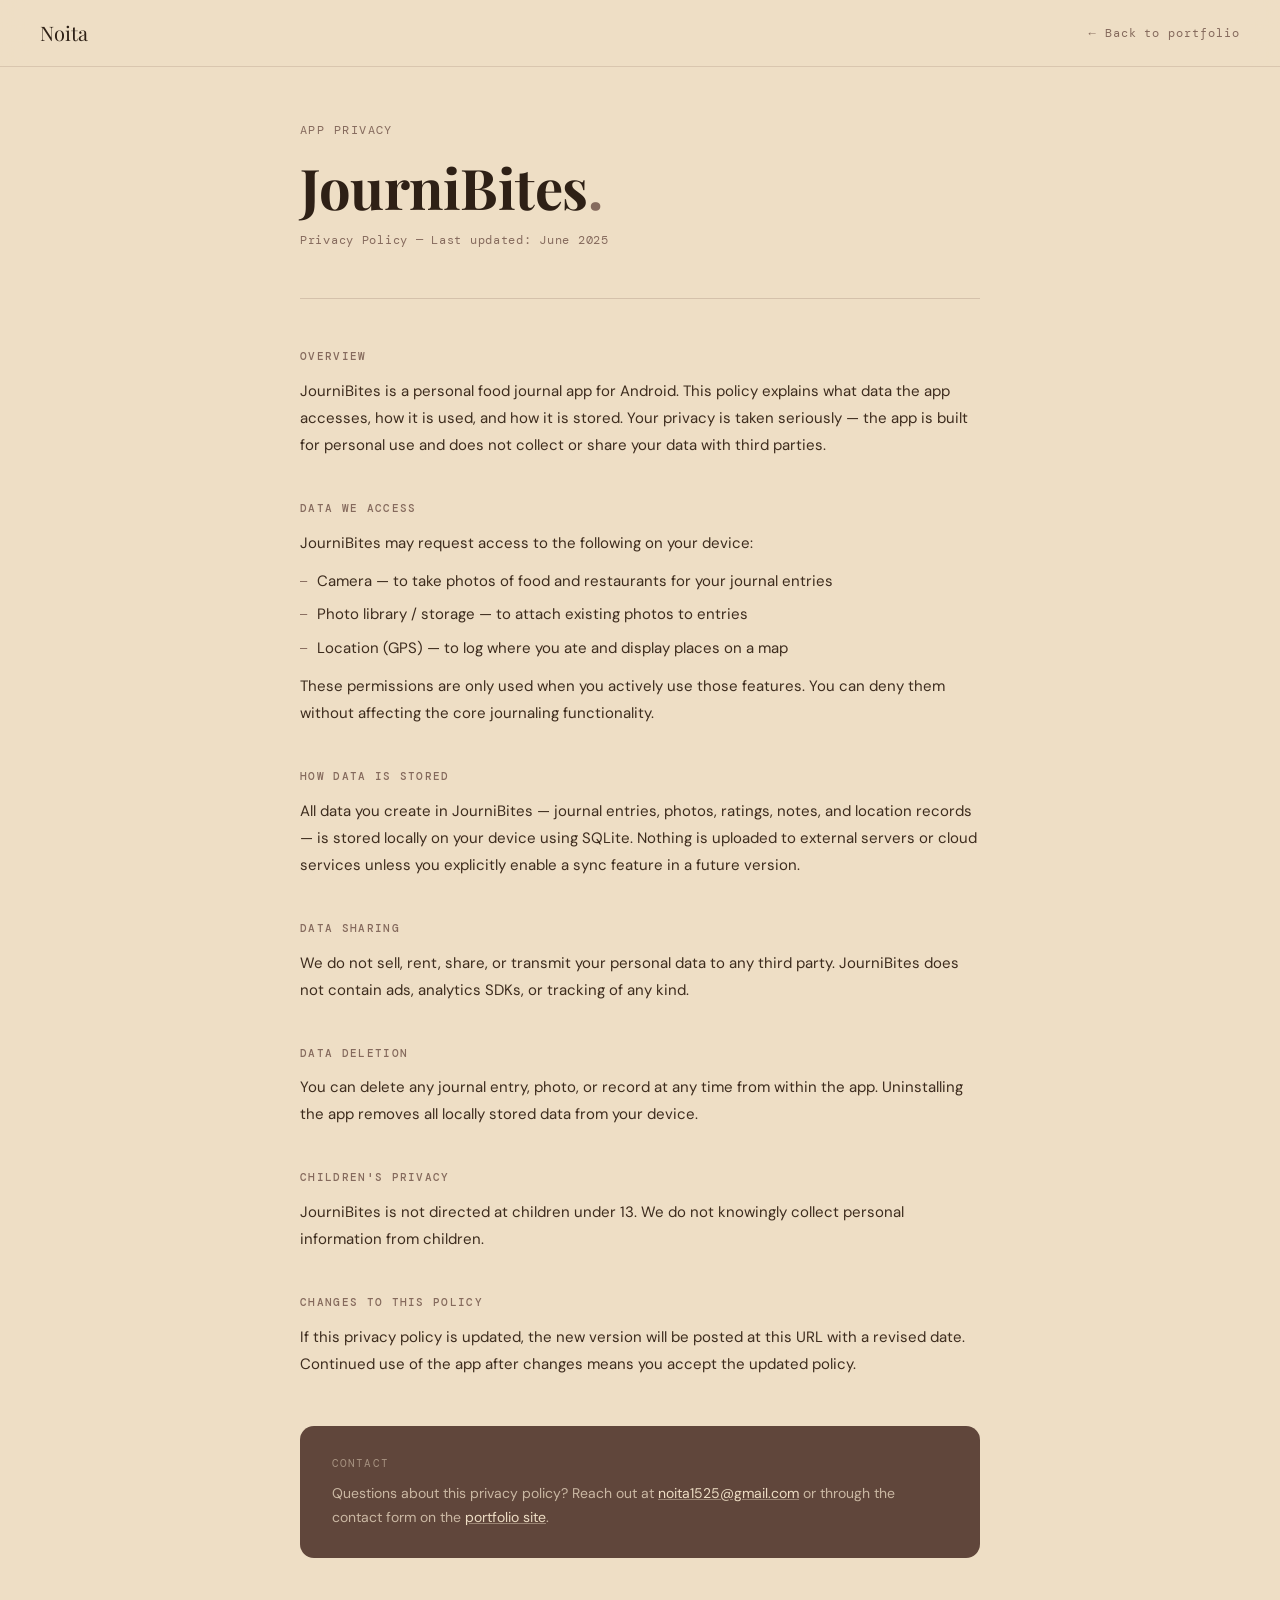
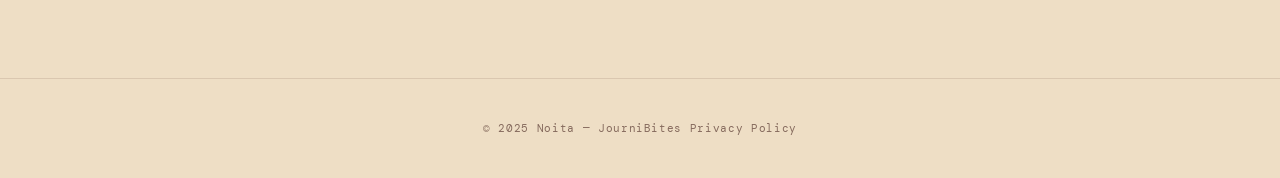
==== privacy.html @ 6cc0ec4c "Added privacy policy" ====
<!DOCTYPE html>
<html lang="en">
<head>
  <meta charset="UTF-8" />
  <meta name="viewport" content="width=device-width, initial-scale=1.0" />
  <title>JourniBites — Privacy Policy</title>
  <link rel="preconnect" href="https://fonts.googleapis.com" />
  <link rel="preconnect" href="https://fonts.gstatic.com" crossorigin />
  <link href="https://fonts.googleapis.com/css2?family=Playfair+Display:wght@700&family=DM+Sans:wght@300;400;500&family=DM+Mono:wght@400;500&display=swap" rel="stylesheet" />
  <style>
    *, *::before, *::after { box-sizing: border-box; margin: 0; padding: 0; }

    body {
      background-color: #eedec5;
      color: #2e2016;
      font-family: "DM Sans", sans-serif;
      font-weight: 400;
      line-height: 1.7;
      min-height: 100vh;
    }

    /* ── Nav ── */
    nav {
      position: fixed;
      top: 0; left: 0; right: 0;
      background: rgba(238, 222, 197, 0.85);
      backdrop-filter: blur(12px);
      -webkit-backdrop-filter: blur(12px);
      border-bottom: 1px solid rgba(133, 106, 93, 0.2);
      padding: 16px 40px;
      display: flex;
      align-items: center;
      justify-content: space-between;
      z-index: 100;
    }

    .nav-brand {
      font-family: "Playfair Display", serif;
      font-size: 20px;
      color: #2e2016;
      text-decoration: none;
    }

    .nav-back {
      font-family: "DM Mono", monospace;
      font-size: 12px;
      letter-spacing: 0.08em;
      color: #856a5d;
      text-decoration: none;
      display: flex;
      align-items: center;
      gap: 6px;
      transition: color 0.2s;
    }

    .nav-back:hover { color: #2e2016; }

    /* ── Main ── */
    main {
      max-width: 760px;
      margin: 0 auto;
      padding: 120px 40px 80px;
    }

    /* ── Header ── */
    .page-eyebrow {
      font-family: "DM Mono", monospace;
      font-size: 12px;
      letter-spacing: 0.12em;
      color: #856a5d;
      text-transform: uppercase;
      margin-bottom: 16px;
    }

    .page-title {
      font-family: "Playfair Display", serif;
      font-size: clamp(36px, 6vw, 56px);
      font-weight: 700;
      color: #2e2016;
      line-height: 1.1;
      letter-spacing: -0.5px;
      margin-bottom: 12px;
    }

    .page-title span { color: #856a5d; }

    .page-meta {
      font-family: "DM Mono", monospace;
      font-size: 12px;
      color: #856a5d;
      letter-spacing: 0.06em;
      margin-bottom: 48px;
    }

    .divider {
      height: 1px;
      background: rgba(133, 106, 93, 0.25);
      margin-bottom: 48px;
    }

    /* ── Sections ── */
    .policy-section {
      margin-bottom: 40px;
    }

    .policy-section h2 {
      font-family: "DM Mono", monospace;
      font-size: 11px;
      letter-spacing: 0.12em;
      text-transform: uppercase;
      color: #856a5d;
      margin-bottom: 12px;
      font-weight: 500;
    }

    .policy-section p {
      font-size: 15px;
      color: #3d2c1e;
      line-height: 1.8;
      margin-bottom: 12px;
    }

    .policy-section ul {
      list-style: none;
      display: flex;
      flex-direction: column;
      gap: 8px;
      margin-bottom: 12px;
    }

    .policy-section ul li {
      font-size: 15px;
      color: #3d2c1e;
      display: flex;
      align-items: flex-start;
      gap: 10px;
    }

    .policy-section ul li::before {
      content: "—";
      color: #856a5d;
      font-family: "DM Mono", monospace;
      font-size: 12px;
      flex-shrink: 0;
      margin-top: 3px;
    }

    /* ── Contact card ── */
    .contact-card {
      background: #60463b;
      border-radius: 14px;
      padding: 28px 32px;
      margin-top: 48px;
    }

    .contact-card p {
      font-size: 14px;
      color: rgba(238, 222, 197, 0.75);
      line-height: 1.7;
    }

    .contact-card a {
      color: #eedec5;
      text-decoration: underline;
      text-decoration-color: rgba(238, 222, 197, 0.4);
      transition: text-decoration-color 0.2s;
    }

    .contact-card a:hover {
      text-decoration-color: #eedec5;
    }

    .contact-card .contact-label {
      font-family: "DM Mono", monospace;
      font-size: 11px;
      letter-spacing: 0.1em;
      text-transform: uppercase;
      color: rgba(238, 222, 197, 0.5);
      margin-bottom: 10px;
    }

    /* ── Footer ── */
    footer {
      text-align: center;
      padding: 40px;
      font-family: "DM Mono", monospace;
      font-size: 11px;
      color: #856a5d;
      letter-spacing: 0.06em;
      border-top: 1px solid rgba(133, 106, 93, 0.2);
      margin-top: 40px;
    }

    /* ── Responsive ── */
    @media (max-width: 600px) {
      nav { padding: 14px 20px; }
      main { padding: 100px 20px 60px; }
      .contact-card { padding: 20px; }
    }
  </style>
</head>
<body>

  <nav>
    <a href="index.html" class="nav-brand">Noita</a>
    <a href="index.html" class="nav-back">← Back to portfolio</a>
  </nav>

  <main>
    <p class="page-eyebrow">App Privacy</p>
    <h1 class="page-title">JourniBites<span>.</span></h1>
    <p class="page-meta">Privacy Policy — Last updated: June 2025</p>

    <div class="divider"></div>

    <div class="policy-section">
      <h2>Overview</h2>
      <p>JourniBites is a personal food journal app for Android. This policy explains what data the app accesses, how it is used, and how it is stored. Your privacy is taken seriously — the app is built for personal use and does not collect or share your data with third parties.</p>
    </div>

    <div class="policy-section">
      <h2>Data We Access</h2>
      <p>JourniBites may request access to the following on your device:</p>
      <ul>
        <li>Camera — to take photos of food and restaurants for your journal entries</li>
        <li>Photo library / storage — to attach existing photos to entries</li>
        <li>Location (GPS) — to log where you ate and display places on a map</li>
      </ul>
      <p>These permissions are only used when you actively use those features. You can deny them without affecting the core journaling functionality.</p>
    </div>

    <div class="policy-section">
      <h2>How Data Is Stored</h2>
      <p>All data you create in JourniBites — journal entries, photos, ratings, notes, and location records — is stored locally on your device using SQLite. Nothing is uploaded to external servers or cloud services unless you explicitly enable a sync feature in a future version.</p>
    </div>

    <div class="policy-section">
      <h2>Data Sharing</h2>
      <p>We do not sell, rent, share, or transmit your personal data to any third party. JourniBites does not contain ads, analytics SDKs, or tracking of any kind.</p>
    </div>

    <div class="policy-section">
      <h2>Data Deletion</h2>
      <p>You can delete any journal entry, photo, or record at any time from within the app. Uninstalling the app removes all locally stored data from your device.</p>
    </div>

    <div class="policy-section">
      <h2>Children's Privacy</h2>
      <p>JourniBites is not directed at children under 13. We do not knowingly collect personal information from children.</p>
    </div>

    <div class="policy-section">
      <h2>Changes to This Policy</h2>
      <p>If this privacy policy is updated, the new version will be posted at this URL with a revised date. Continued use of the app after changes means you accept the updated policy.</p>
    </div>

    <div class="contact-card">
      <p class="contact-label">Contact</p>
      <p>Questions about this privacy policy? Reach out at <a href="mailto:noita1525@gmail.com">noita1525@gmail.com</a> or through the contact form on the <a href="index.html">portfolio site</a>.</p>
    </div>
  </main>

  <footer>
    © 2025 Noita — JourniBites Privacy Policy
  </footer>

</body>
</html>
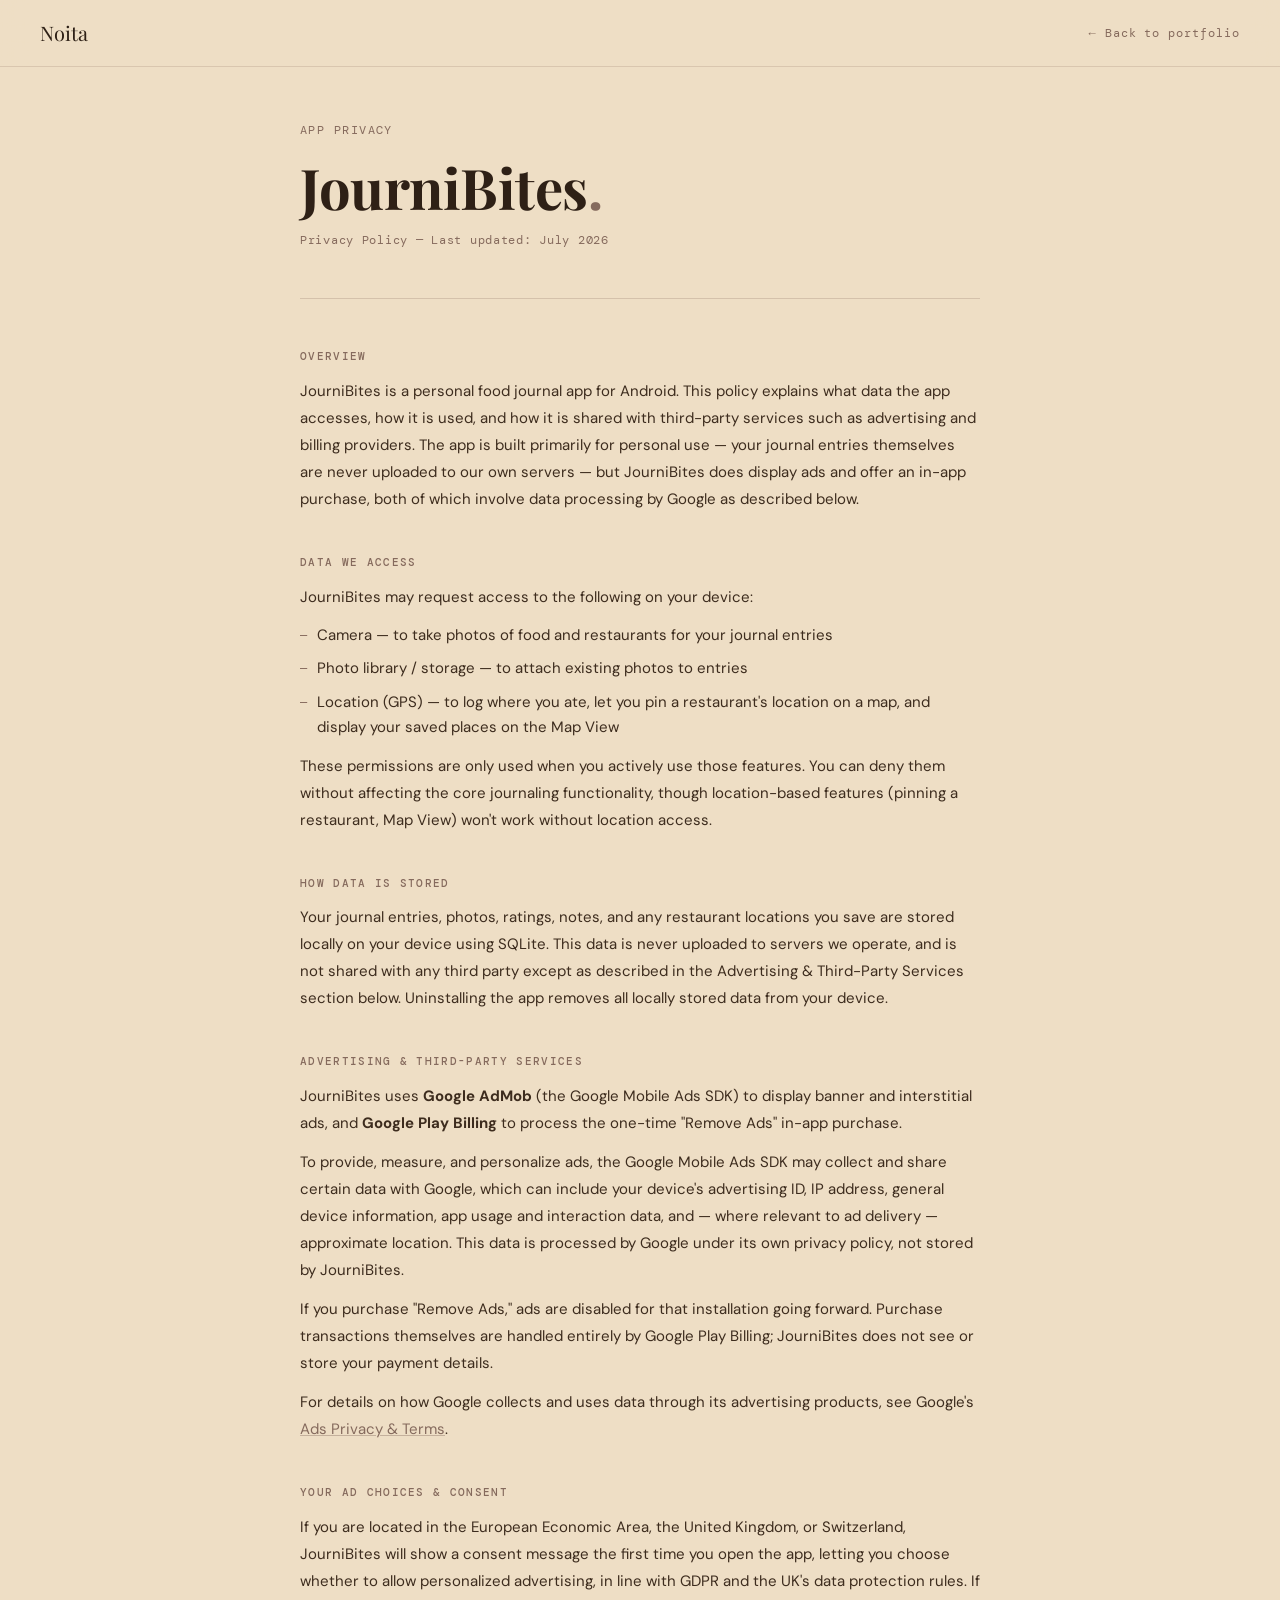
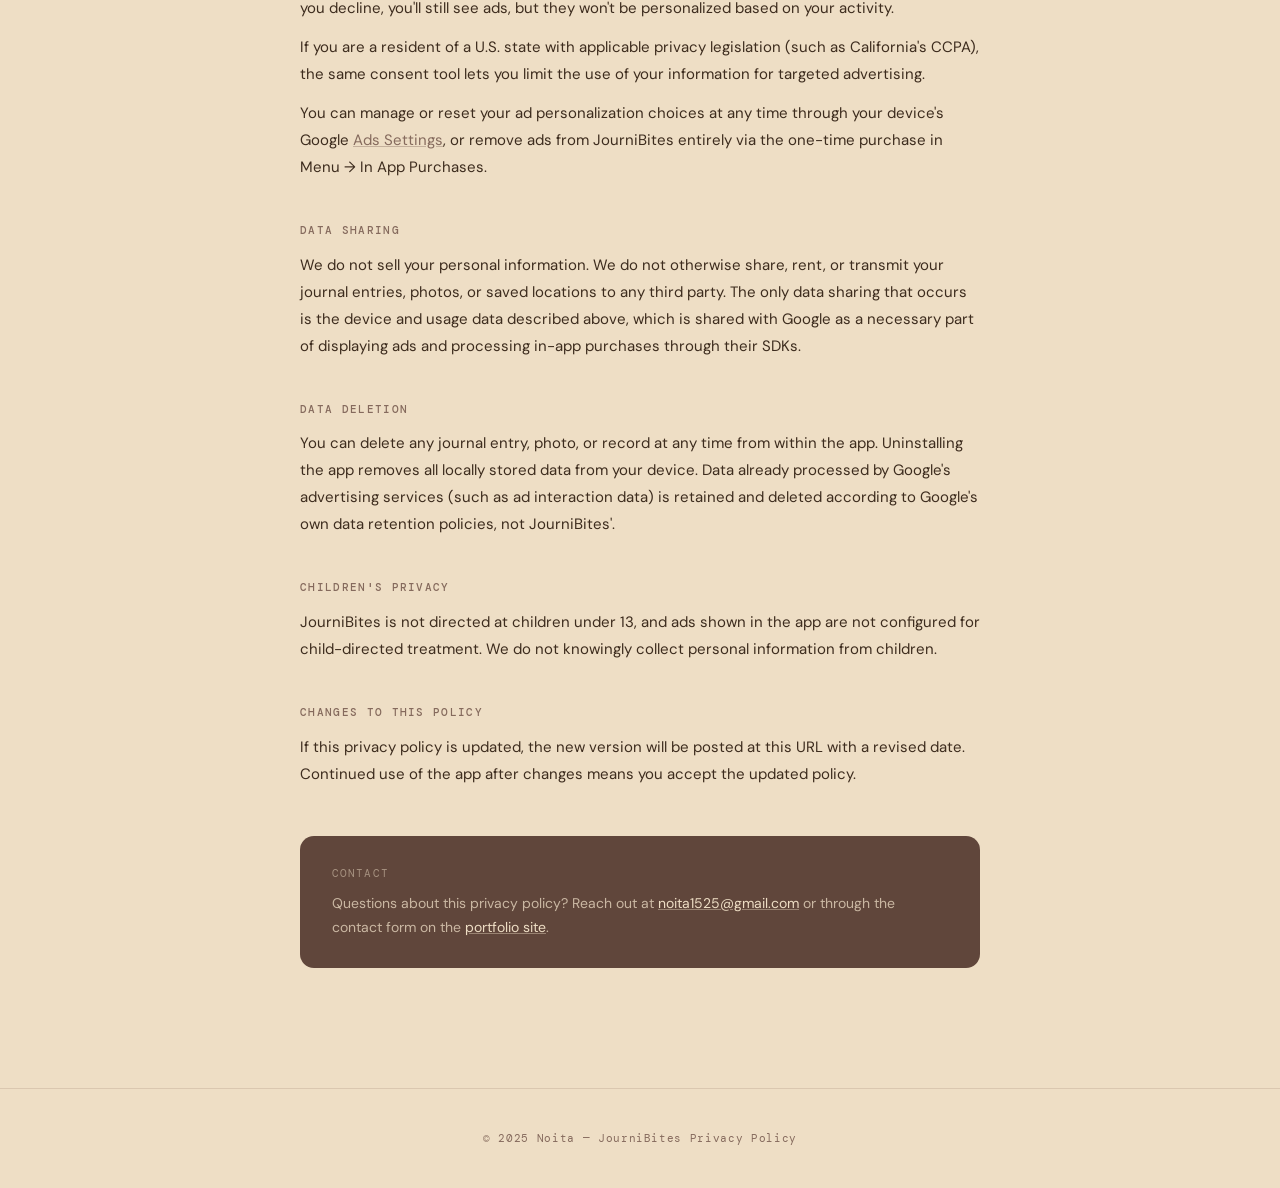
==== commit 6229d7af: "Changed some privacy poolicy" ====
--- a/privacy.html
+++ b/privacy.html
@@ -145,6 +145,16 @@
       margin-top: 3px;
     }
 
+    .policy-section a {
+      color: #856a5d;
+      text-decoration: underline;
+      text-decoration-color: rgba(133, 106, 93, 0.4);
+    }
+
+    .policy-section a:hover {
+      text-decoration-color: #856a5d;
+    }
+
     /* ── Contact card ── */
     .contact-card {
       background: #60463b;
@@ -209,13 +219,13 @@
   <main>
     <p class="page-eyebrow">App Privacy</p>
     <h1 class="page-title">JourniBites<span>.</span></h1>
-    <p class="page-meta">Privacy Policy — Last updated: June 2025</p>
+    <p class="page-meta">Privacy Policy — Last updated: July 2026</p>
 
     <div class="divider"></div>
 
     <div class="policy-section">
       <h2>Overview</h2>
-      <p>JourniBites is a personal food journal app for Android. This policy explains what data the app accesses, how it is used, and how it is stored. Your privacy is taken seriously — the app is built for personal use and does not collect or share your data with third parties.</p>
+      <p>JourniBites is a personal food journal app for Android. This policy explains what data the app accesses, how it is used, and how it is shared with third-party services such as advertising and billing providers. The app is built primarily for personal use — your journal entries themselves are never uploaded to our own servers — but JourniBites does display ads and offer an in-app purchase, both of which involve data processing by Google as described below.</p>
     </div>
 
     <div class="policy-section">
@@ -224,29 +234,44 @@
       <ul>
         <li>Camera — to take photos of food and restaurants for your journal entries</li>
         <li>Photo library / storage — to attach existing photos to entries</li>
-        <li>Location (GPS) — to log where you ate and display places on a map</li>
+        <li>Location (GPS) — to log where you ate, let you pin a restaurant's location on a map, and display your saved places on the Map View</li>
       </ul>
-      <p>These permissions are only used when you actively use those features. You can deny them without affecting the core journaling functionality.</p>
+      <p>These permissions are only used when you actively use those features. You can deny them without affecting the core journaling functionality, though location-based features (pinning a restaurant, Map View) won't work without location access.</p>
     </div>
 
     <div class="policy-section">
       <h2>How Data Is Stored</h2>
-      <p>All data you create in JourniBites — journal entries, photos, ratings, notes, and location records — is stored locally on your device using SQLite. Nothing is uploaded to external servers or cloud services unless you explicitly enable a sync feature in a future version.</p>
+      <p>Your journal entries, photos, ratings, notes, and any restaurant locations you save are stored locally on your device using SQLite. This data is never uploaded to servers we operate, and is not shared with any third party except as described in the Advertising & Third-Party Services section below. Uninstalling the app removes all locally stored data from your device.</p>
+    </div>
+
+    <div class="policy-section">
+      <h2>Advertising & Third-Party Services</h2>
+      <p>JourniBites uses <strong>Google AdMob</strong> (the Google Mobile Ads SDK) to display banner and interstitial ads, and <strong>Google Play Billing</strong> to process the one-time "Remove Ads" in-app purchase.</p>
+      <p>To provide, measure, and personalize ads, the Google Mobile Ads SDK may collect and share certain data with Google, which can include your device's advertising ID, IP address, general device information, app usage and interaction data, and — where relevant to ad delivery — approximate location. This data is processed by Google under its own privacy policy, not stored by JourniBites.</p>
+      <p>If you purchase "Remove Ads," ads are disabled for that installation going forward. Purchase transactions themselves are handled entirely by Google Play Billing; JourniBites does not see or store your payment details.</p>
+      <p>For details on how Google collects and uses data through its advertising products, see Google's <a href="https://policies.google.com/technologies/ads" target="_blank" rel="noopener">Ads Privacy & Terms</a>.</p>
+    </div>
+
+    <div class="policy-section">
+      <h2>Your Ad Choices & Consent</h2>
+      <p>If you are located in the European Economic Area, the United Kingdom, or Switzerland, JourniBites will show a consent message the first time you open the app, letting you choose whether to allow personalized advertising, in line with GDPR and the UK's data protection rules. If you decline, you'll still see ads, but they won't be personalized based on your activity.</p>
+      <p>If you are a resident of a U.S. state with applicable privacy legislation (such as California's CCPA), the same consent tool lets you limit the use of your information for targeted advertising.</p>
+      <p>You can manage or reset your ad personalization choices at any time through your device's Google <a href="https://adssettings.google.com" target="_blank" rel="noopener">Ads Settings</a>, or remove ads from JourniBites entirely via the one-time purchase in Menu → In App Purchases.</p>
     </div>
 
     <div class="policy-section">
       <h2>Data Sharing</h2>
-      <p>We do not sell, rent, share, or transmit your personal data to any third party. JourniBites does not contain ads, analytics SDKs, or tracking of any kind.</p>
+      <p>We do not sell your personal information. We do not otherwise share, rent, or transmit your journal entries, photos, or saved locations to any third party. The only data sharing that occurs is the device and usage data described above, which is shared with Google as a necessary part of displaying ads and processing in-app purchases through their SDKs.</p>
     </div>
 
     <div class="policy-section">
       <h2>Data Deletion</h2>
-      <p>You can delete any journal entry, photo, or record at any time from within the app. Uninstalling the app removes all locally stored data from your device.</p>
+      <p>You can delete any journal entry, photo, or record at any time from within the app. Uninstalling the app removes all locally stored data from your device. Data already processed by Google's advertising services (such as ad interaction data) is retained and deleted according to Google's own data retention policies, not JourniBites'.</p>
     </div>
 
     <div class="policy-section">
       <h2>Children's Privacy</h2>
-      <p>JourniBites is not directed at children under 13. We do not knowingly collect personal information from children.</p>
+      <p>JourniBites is not directed at children under 13, and ads shown in the app are not configured for child-directed treatment. We do not knowingly collect personal information from children.</p>
     </div>
 
     <div class="policy-section">
